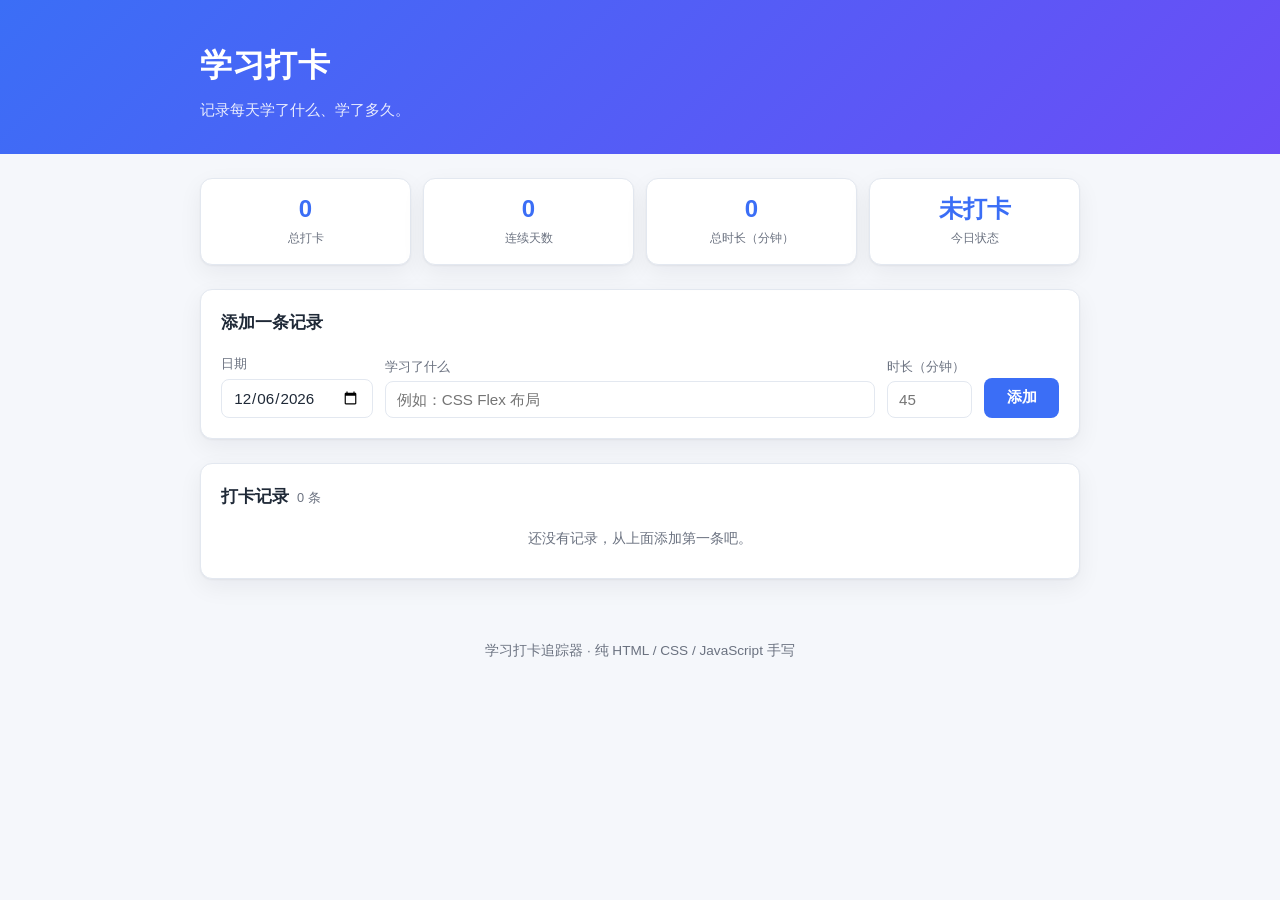
==== index.html @ b59ab291 "修正目录结构，重写为学习打卡追踪器 - 修复多套一层 study-tracker 文件夹的问题，文件上移一层 - index.html 重写为打卡器结构（统计区 + 表单 + 记录列表） - 新增 c" ====
<!DOCTYPE html>
<html lang="zh-CN">
<head>
  <meta charset="UTF-8">
  <meta name="viewport" content="width=device-width, initial-scale=1.0">
  <meta name="description" content="学习打卡追踪器 —— 记录每天的学习内容与时长">
  <title>学习打卡追踪器</title>
  <link rel="stylesheet" href="css/style.css">
</head>
<body>

  <!-- ============ 页头 ============ -->
  <header class="page-header">
    <div class="container">
      <h1>学习打卡</h1>
      <p class="subtitle">记录每天学了什么、学了多久。</p>
    </div>
  </header>

  <main class="container">

    <!-- ============ 统计区 ============ -->
    <section class="stats" aria-label="打卡统计">
      <div class="stat-card">
        <span class="stat-value" id="stat-total">0</span>
        <span class="stat-label">总打卡</span>
      </div>
      <div class="stat-card">
        <span class="stat-value" id="stat-streak">0</span>
        <span class="stat-label">连续天数</span>
      </div>
      <div class="stat-card">
        <span class="stat-value" id="stat-minutes">0</span>
        <span class="stat-label">总时长（分钟）</span>
      </div>
      <div class="stat-card">
        <span class="stat-value" id="stat-today">未打卡</span>
        <span class="stat-label">今日状态</span>
      </div>
    </section>

    <!-- ============ 添加表单 ============ -->
    <section class="panel">
      <h2 class="panel-title">添加一条记录</h2>

      <form id="record-form" class="record-form">
        <div class="field">
          <label for="input-date">日期</label>
          <input type="date" id="input-date" required>
        </div>

        <div class="field field-grow">
          <label for="input-content">学习了什么</label>
          <input type="text" id="input-content" placeholder="例如：CSS Flex 布局" required>
        </div>

        <div class="field">
          <label for="input-duration">时长（分钟）</label>
          <input type="number" id="input-duration" min="1" max="1440" placeholder="45" required>
        </div>

        <button type="submit" class="btn-primary">添加</button>
      </form>

      <p class="form-error" id="form-error" hidden></p>
    </section>

    <!-- ============ 记录列表 ============ -->
    <section class="panel">
      <h2 class="panel-title">
        打卡记录
        <span class="count" id="record-count">0 条</span>
      </h2>

      <ul class="record-list" id="record-list"></ul>
      <p class="empty-hint" id="empty-hint">还没有记录，从上面添加第一条吧。</p>
    </section>

  </main>

  <!-- ============ 页脚 ============ -->
  <footer class="page-footer">
    <div class="container">
      <p>学习打卡追踪器 · 纯 HTML / CSS / JavaScript 手写</p>
    </div>
  </footer>

  <script src="js/app.js"></script>
</body>
</html>
---- css/style.css ----
/* =========================================================
   学习打卡追踪器 —— 样式
   变量集中在 :root 里，想换配色只改这一段就行。
   ========================================================= */

/* ---------- 1. 设计变量 ---------- */
:root {
  --color-bg: #f5f7fb;
  --color-surface: #ffffff;
  --color-border: #e3e8f0;
  --color-text: #1f2937;
  --color-muted: #6b7280;
  --color-primary: #3b6ef6;
  --color-primary-dark: #2c57cf;
  --color-danger: #e5484d;
  --radius: 12px;
  --shadow: 0 1px 2px rgba(16, 24, 40, .05), 0 8px 24px rgba(16, 24, 40, .06);
}

/* ---------- 2. 基础 ---------- */
* {
  box-sizing: border-box;
}

body {
  margin: 0;
  font-family: -apple-system, BlinkMacSystemFont, "Segoe UI",
               "Microsoft YaHei", "PingFang SC", "Hiragino Sans GB", sans-serif;
  background: var(--color-bg);
  color: var(--color-text);
  line-height: 1.6;
}

.container {
  width: min(880px, 100% - 2rem);
  margin-inline: auto;
}

/* ---------- 3. 页头 ---------- */
.page-header {
  background: linear-gradient(135deg, #3b6ef6, #6b4df6);
  color: #ffffff;
  padding: 2.5rem 0 2rem;
}

.page-header h1 {
  margin: 0;
  font-size: 2rem;
  letter-spacing: .02em;
}

.page-header .subtitle {
  margin: .4rem 0 0;
  opacity: .88;
  font-size: .95rem;
}

/* ---------- 4. 统计卡片 ---------- */
.stats {
  display: grid;
  grid-template-columns: repeat(4, 1fr);
  gap: .75rem;
  margin: 1.5rem 0;
}

.stat-card {
  background: var(--color-surface);
  border: 1px solid var(--color-border);
  border-radius: var(--radius);
  padding: .9rem .5rem;
  text-align: center;
  box-shadow: var(--shadow);
}

.stat-value {
  display: block;
  font-size: 1.5rem;
  font-weight: 700;
  line-height: 1.3;
  color: var(--color-primary);
}

.stat-label {
  font-size: .78rem;
  color: var(--color-muted);
}

/* ---------- 5. 面板 ---------- */
.panel {
  background: var(--color-surface);
  border: 1px solid var(--color-border);
  border-radius: var(--radius);
  padding: 1.25rem;
  margin-bottom: 1.5rem;
  box-shadow: var(--shadow);
}

.panel-title {
  display: flex;
  align-items: baseline;
  gap: .5rem;
  margin: 0 0 1rem;
  font-size: 1.05rem;
}

.count {
  font-size: .8rem;
  font-weight: 400;
  color: var(--color-muted);
}

/* ---------- 6. 表单 ---------- */
.record-form {
  display: flex;
  flex-wrap: wrap;
  align-items: flex-end;
  gap: .75rem;
}

.field {
  display: flex;
  flex-direction: column;
  gap: .3rem;
}

.field-grow {
  flex: 1 1 200px;
}

.field label {
  font-size: .82rem;
  color: var(--color-muted);
}

.field input {
  padding: .55rem .7rem;
  border: 1px solid var(--color-border);
  border-radius: 8px;
  background: #ffffff;
  color: var(--color-text);
  font-size: .95rem;
  font-family: inherit;
  transition: border-color .15s, box-shadow .15s;
}

.field input:focus {
  outline: none;
  border-color: var(--color-primary);
  box-shadow: 0 0 0 3px rgba(59, 110, 246, .15);
}

.btn-primary {
  padding: .6rem 1.4rem;
  border: none;
  border-radius: 8px;
  background: var(--color-primary);
  color: #ffffff;
  font-size: .95rem;
  font-family: inherit;
  font-weight: 600;
  cursor: pointer;
  transition: background .15s, transform .1s;
}

.btn-primary:hover {
  background: var(--color-primary-dark);
}

.btn-primary:active {
  transform: translateY(1px);
}

.form-error {
  margin: .75rem 0 0;
  color: var(--color-danger);
  font-size: .85rem;
}

/* ---------- 7. 记录列表 ---------- */
.record-list {
  list-style: none;
  margin: 0;
  padding: 0;
}

.record-item {
  display: flex;
  justify-content: space-between;
  align-items: center;
  gap: 1rem;
  padding: .8rem .25rem;
  border-bottom: 1px solid var(--color-border);
}

.record-item:last-child {
  border-bottom: none;
}

.record-main {
  display: flex;
  flex-direction: column;
  gap: .15rem;
  min-width: 0;
}

.record-date {
  font-size: .78rem;
  color: var(--color-muted);
  font-variant-numeric: tabular-nums;
}

.record-content {
  font-size: .95rem;
  word-break: break-word;
}

.record-side {
  display: flex;
  align-items: center;
  gap: .75rem;
  flex-shrink: 0;
}

.record-duration {
  font-size: .85rem;
  font-weight: 600;
  color: var(--color-primary);
  white-space: nowrap;
}

.btn-delete {
  padding: .25rem .6rem;
  border: 1px solid var(--color-border);
  border-radius: 6px;
  background: transparent;
  color: var(--color-muted);
  font-size: .8rem;
  font-family: inherit;
  cursor: pointer;
  transition: border-color .15s, color .15s, background .15s;
}

.btn-delete:hover {
  border-color: var(--color-danger);
  color: var(--color-danger);
  background: rgba(229, 72, 77, .06);
}

.empty-hint {
  margin: .5rem 0;
  color: var(--color-muted);
  font-size: .9rem;
  text-align: center;
}

/* ---------- 8. 页脚 ---------- */
.page-footer {
  padding: 1.5rem 0 2.5rem;
  text-align: center;
  color: var(--color-muted);
  font-size: .85rem;
}

/* ---------- 9. 响应式 ---------- */
@media (max-width: 640px) {
  .page-header h1 {
    font-size: 1.6rem;
  }

  .stats {
    grid-template-columns: repeat(2, 1fr);
  }

  .record-form {
    flex-direction: column;
    align-items: stretch;
  }

  .btn-primary {
    width: 100%;
  }

  .record-item {
    flex-direction: column;
    align-items: flex-start;
    gap: .4rem;
  }

  .record-side {
    width: 100%;
    justify-content: space-between;
  }
}
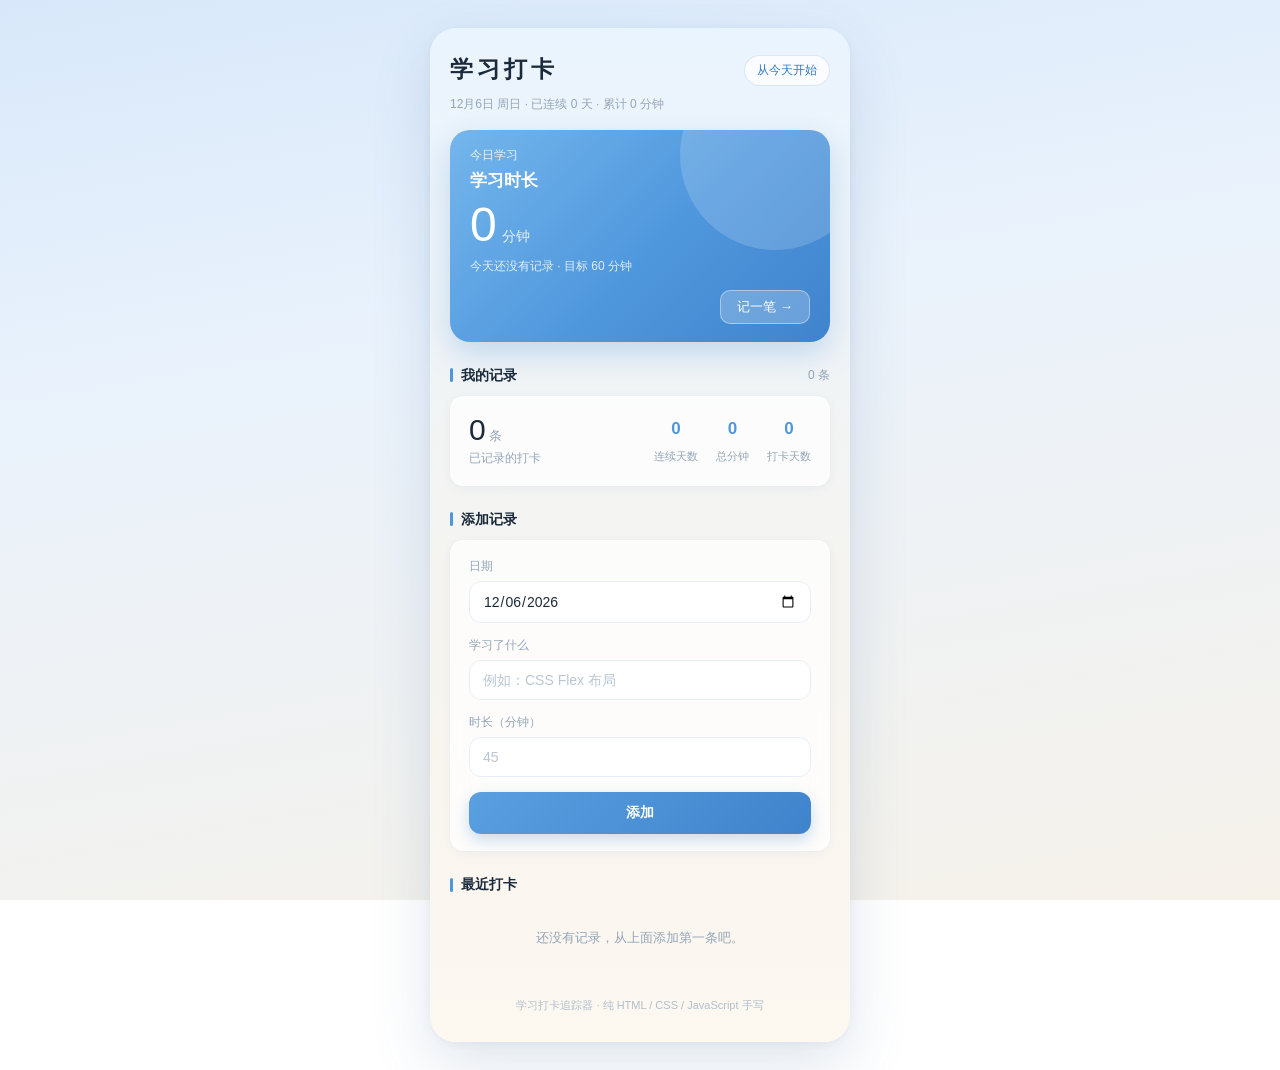
==== commit bb1b4d9e: "套用全新视觉：浅蓝渐变 + 毛玻璃卡片 + 超大细体数字 - 重构 index.html：新增今日学习大卡片、统计卡、胶囊标签、区块标题 - 重写 style.css：引入设计变量体系，手机屏式内容区" ====
--- a/index.html
+++ b/index.html
@@ -4,87 +4,99 @@
   <meta charset="UTF-8">
   <meta name="viewport" content="width=device-width, initial-scale=1.0">
   <meta name="description" content="学习打卡追踪器 —— 记录每天的学习内容与时长">
-  <title>学习打卡追踪器</title>
+  <title>学习打卡 · Study Tracker</title>
   <link rel="stylesheet" href="css/style.css">
 </head>
 <body>
 
-  <!-- ============ 页头 ============ -->
-  <header class="page-header">
-    <div class="container">
-      <h1>学习打卡</h1>
-      <p class="subtitle">记录每天学了什么、学了多久。</p>
+<div class="app">
+
+  <!-- ==================== 顶部 ==================== -->
+  <header class="app-header">
+    <div class="header-row">
+      <h1 class="app-title">学习打卡</h1>
+      <span class="pill" id="today-pill">从今天开始</span>
     </div>
+    <p class="app-meta" id="app-meta">—</p>
   </header>
 
-  <main class="container">
+  <!-- ==================== 今日卡片 ==================== -->
+  <section class="hero-card">
+    <p class="hero-label">今日学习</p>
+    <p class="hero-subject">学习时长</p>
+    <p class="hero-number">
+      <span id="stat-today-minutes">0</span><span class="hero-unit">分钟</span>
+    </p>
+    <p class="hero-note" id="hero-note">今天还没有记录</p>
+    <button type="button" class="hero-btn" id="jump-to-form">记一笔 →</button>
+  </section>
 
-    <!-- ============ 统计区 ============ -->
-    <section class="stats" aria-label="打卡统计">
-      <div class="stat-card">
-        <span class="stat-value" id="stat-total">0</span>
-        <span class="stat-label">总打卡</span>
+  <!-- ==================== 统计 ==================== -->
+  <section class="section">
+    <h2 class="section-title">我的记录<span class="section-extra" id="record-count">0 条</span></h2>
+
+    <div class="card stat-card">
+      <div class="stat-main">
+        <p class="stat-number"><span id="stat-total">0</span><span class="stat-unit">条</span></p>
+        <p class="stat-caption">已记录的打卡</p>
       </div>
-      <div class="stat-card">
-        <span class="stat-value" id="stat-streak">0</span>
-        <span class="stat-label">连续天数</span>
+
+      <div class="stat-grid">
+        <div class="stat-cell">
+          <b id="stat-streak">0</b>
+          <span>连续天数</span>
+        </div>
+        <div class="stat-cell">
+          <b id="stat-minutes">0</b>
+          <span>总分钟</span>
+        </div>
+        <div class="stat-cell">
+          <b id="stat-days">0</b>
+          <span>打卡天数</span>
+        </div>
       </div>
-      <div class="stat-card">
-        <span class="stat-value" id="stat-minutes">0</span>
-        <span class="stat-label">总时长（分钟）</span>
+    </div>
+  </section>
+
+  <!-- ==================== 添加记录 ==================== -->
+  <section class="section" id="form-section">
+    <h2 class="section-title">添加记录</h2>
+
+    <form class="card form-card" id="record-form">
+      <div class="field">
+        <label for="input-date">日期</label>
+        <input type="date" id="input-date" required>
       </div>
-      <div class="stat-card">
-        <span class="stat-value" id="stat-today">未打卡</span>
-        <span class="stat-label">今日状态</span>
+
+      <div class="field">
+        <label for="input-content">学习了什么</label>
+        <input type="text" id="input-content" placeholder="例如：CSS Flex 布局" required>
       </div>
-    </section>
 
-    <!-- ============ 添加表单 ============ -->
-    <section class="panel">
-      <h2 class="panel-title">添加一条记录</h2>
+      <div class="field">
+        <label for="input-duration">时长（分钟）</label>
+        <input type="number" id="input-duration" min="1" max="1440" placeholder="45" required>
+      </div>
 
-      <form id="record-form" class="record-form">
-        <div class="field">
-          <label for="input-date">日期</label>
-          <input type="date" id="input-date" required>
-        </div>
+      <button type="submit" class="btn-primary">添加</button>
+      <p class="form-error" id="form-error" hidden></p>
+    </form>
+  </section>
 
-        <div class="field field-grow">
-          <label for="input-content">学习了什么</label>
-          <input type="text" id="input-content" placeholder="例如：CSS Flex 布局" required>
-        </div>
+  <!-- ==================== 记录列表 ==================== -->
+  <section class="section">
+    <h2 class="section-title">最近打卡</h2>
 
-        <div class="field">
-          <label for="input-duration">时长（分钟）</label>
-          <input type="number" id="input-duration" min="1" max="1440" placeholder="45" required>
-        </div>
+    <ul class="record-list" id="record-list"></ul>
+    <p class="empty-hint" id="empty-hint">还没有记录，从上面添加第一条吧。</p>
+  </section>
 
-        <button type="submit" class="btn-primary">添加</button>
-      </form>
-
-      <p class="form-error" id="form-error" hidden></p>
-    </section>
-
-    <!-- ============ 记录列表 ============ -->
-    <section class="panel">
-      <h2 class="panel-title">
-        打卡记录
-        <span class="count" id="record-count">0 条</span>
-      </h2>
-
-      <ul class="record-list" id="record-list"></ul>
-      <p class="empty-hint" id="empty-hint">还没有记录，从上面添加第一条吧。</p>
-    </section>
-
-  </main>
-
-  <!-- ============ 页脚 ============ -->
-  <footer class="page-footer">
-    <div class="container">
-      <p>学习打卡追踪器 · 纯 HTML / CSS / JavaScript 手写</p>
-    </div>
+  <footer class="app-footer">
+    <p>学习打卡追踪器 · 纯 HTML / CSS / JavaScript 手写</p>
   </footer>
 
-  <script src="js/app.js"></script>
+</div>
+
+<script src="js/app.js"></script>
 </body>
 </html>
--- a/css/style.css
+++ b/css/style.css
@@ -1,20 +1,39 @@
 /* =========================================================
    学习打卡追踪器 —— 样式
-   变量集中在 :root 里，想换配色只改这一段就行。
+   视觉参考：天象收集者（浅蓝渐变 / 半透明卡片 / 超大细体数字）
+   所有颜色和圆角都收在 :root 里，想换配色只改这一段。
    ========================================================= */
 
 /* ---------- 1. 设计变量 ---------- */
 :root {
-  --color-bg: #f5f7fb;
-  --color-surface: #ffffff;
-  --color-border: #e3e8f0;
-  --color-text: #1f2937;
-  --color-muted: #6b7280;
-  --color-primary: #3b6ef6;
-  --color-primary-dark: #2c57cf;
-  --color-danger: #e5484d;
-  --radius: 12px;
-  --shadow: 0 1px 2px rgba(16, 24, 40, .05), 0 8px 24px rgba(16, 24, 40, .06);
+  /* 颜色 */
+  --accent:        #4f97dd;   /* 主色：天蓝 */
+  --accent-deep:   #2f7ac4;
+  --accent-soft:   #77b6ea;
+  --ink:           #1b2a3a;   /* 主文字：深藏青 */
+  --ink-2:         #4a5f75;
+  --muted:         #93a5b8;   /* 次要文字 */
+  --line:          #e6eef7;
+  --danger:        #e5484d;
+
+  /* 玻璃卡片 */
+  --glass:         rgba(255, 255, 255, .72);
+  --glass-border:  rgba(255, 255, 255, .9);
+
+  /* 圆角 */
+  --r-lg: 20px;
+  --r-md: 14px;
+  --r-sm: 10px;
+
+  /* 阴影 */
+  --shadow-card: 0 2px 10px rgba(80, 120, 170, .07);
+  --shadow-hero: 0 12px 30px rgba(74, 144, 217, .28);
+
+  /* 字体 */
+  --font-sans: -apple-system, BlinkMacSystemFont, "Segoe UI",
+               "Microsoft YaHei", "PingFang SC", "Hiragino Sans GB", sans-serif;
+  --font-serif: "Songti SC", "Noto Serif SC", "Source Han Serif SC",
+                "SimSun", Georgia, serif;
 }
 
 /* ---------- 2. 基础 ---------- */
@@ -24,270 +43,438 @@
 
 body {
   margin: 0;
-  font-family: -apple-system, BlinkMacSystemFont, "Segoe UI",
-               "Microsoft YaHei", "PingFang SC", "Hiragino Sans GB", sans-serif;
-  background: var(--color-bg);
-  color: var(--color-text);
+  min-height: 100vh;
+  padding: 28px 16px;
+
+  display: flex;
+  justify-content: center;
+  align-items: flex-start;
+
+  font-family: var(--font-sans);
+  color: var(--ink);
   line-height: 1.6;
-}
-
-.container {
-  width: min(880px, 100% - 2rem);
-  margin-inline: auto;
-}
-
-/* ---------- 3. 页头 ---------- */
-.page-header {
-  background: linear-gradient(135deg, #3b6ef6, #6b4df6);
+
+  /* 页面底：浅蓝 → 暖米白 */
+  background: linear-gradient(170deg, #d8e8fa 0%, #e9f2fc 35%, #f6f2ea 100%);
+  background-attachment: fixed;
+}
+
+/* 内容区：模仿参考图里的手机屏 */
+.app {
+  width: 100%;
+  max-width: 420px;
+  padding: 24px 20px 28px;
+
+  background: linear-gradient(180deg, #eaf4fe 0%, #f6f4ef 60%, #fdf8f0 100%);
+  border-radius: 26px;
+  box-shadow: 0 24px 60px rgba(60, 100, 150, .16),
+              0 2px 8px rgba(60, 100, 150, .06);
+}
+
+/* ---------- 3. 顶部 ---------- */
+.app-header {
+  margin-bottom: 2px;
+}
+
+.header-row {
+  display: flex;
+  align-items: center;
+  justify-content: space-between;
+  gap: 12px;
+}
+
+.app-title {
+  margin: 0;
+  font-family: var(--font-serif);
+  font-size: 23px;
+  font-weight: 700;
+  letter-spacing: 4px;
+  color: var(--ink);
+}
+
+/* 胶囊标签（参考图里的「北京」） */
+.pill {
+  flex-shrink: 0;
+  padding: 5px 12px;
+  border: 1px solid rgba(79, 151, 221, .2);
+  border-radius: 999px;
+  background: rgba(255, 255, 255, .75);
+  color: var(--accent-deep);
+  font-size: 12px;
+  white-space: nowrap;
+}
+
+.app-meta {
+  margin: 6px 0 0;
+  font-size: 12px;
+  color: var(--muted);
+  font-variant-numeric: tabular-nums;
+}
+
+/* ---------- 4. 今日卡片 ---------- */
+.hero-card {
+  position: relative;
+  overflow: hidden;
+  margin-top: 16px;
+  padding: 16px 20px 18px;
+
+  border-radius: var(--r-lg);
+  background: linear-gradient(135deg, #74b6ec 0%, #4f97dd 55%, #3f83cc 100%);
+  box-shadow: var(--shadow-hero);
   color: #ffffff;
-  padding: 2.5rem 0 2rem;
-}
-
-.page-header h1 {
-  margin: 0;
-  font-size: 2rem;
-  letter-spacing: .02em;
-}
-
-.page-header .subtitle {
-  margin: .4rem 0 0;
-  opacity: .88;
-  font-size: .95rem;
-}
-
-/* ---------- 4. 统计卡片 ---------- */
-.stats {
-  display: grid;
-  grid-template-columns: repeat(4, 1fr);
-  gap: .75rem;
-  margin: 1.5rem 0;
-}
-
+}
+
+/* 右上角那团柔光 */
+.hero-card::after {
+  content: "";
+  position: absolute;
+  top: -70px;
+  right: -40px;
+  width: 190px;
+  height: 190px;
+  border-radius: 50%;
+  background: rgba(255, 255, 255, .16);
+  pointer-events: none;
+}
+
+/* 让文字压在柔光上面 */
+.hero-card > * {
+  position: relative;
+  z-index: 1;
+}
+
+.hero-label {
+  margin: 0;
+  font-size: 12px;
+  opacity: .85;
+}
+
+.hero-subject {
+  margin: 2px 0 0;
+  font-size: 17px;
+  font-weight: 600;
+}
+
+/* 超大细体数字 —— 整个设计的视觉重心 */
+.hero-number {
+  margin: 6px 0 0;
+  font-size: 48px;
+  font-weight: 300;
+  line-height: 1.05;
+  letter-spacing: -1px;
+  font-variant-numeric: tabular-nums;
+}
+
+.hero-unit {
+  margin-left: 6px;
+  font-size: 14px;
+  font-weight: 400;
+  opacity: .85;
+  letter-spacing: 0;
+}
+
+.hero-note {
+  margin: 6px 0 0;
+  font-size: 12px;
+  opacity: .82;
+}
+
+.hero-btn {
+  display: block;
+  margin: 14px 0 0 auto;
+  padding: 7px 16px;
+
+  border: 1px solid rgba(255, 255, 255, .4);
+  border-radius: var(--r-sm);
+  background: rgba(255, 255, 255, .22);
+  color: #ffffff;
+  font-family: inherit;
+  font-size: 13px;
+  cursor: pointer;
+  transition: background .18s;
+}
+
+.hero-btn:hover {
+  background: rgba(255, 255, 255, .32);
+}
+
+/* ---------- 5. 区块标题（左侧蓝色小竖条 ▎） ---------- */
+.section {
+  margin-top: 22px;
+}
+
+.section-title {
+  display: flex;
+  align-items: center;
+  gap: 8px;
+  margin: 0 0 10px;
+  font-size: 14px;
+  font-weight: 600;
+  color: var(--ink);
+}
+
+.section-title::before {
+  content: "";
+  width: 3px;
+  height: 14px;
+  border-radius: 2px;
+  background: var(--accent);
+}
+
+.section-extra {
+  margin-left: auto;
+  font-size: 12px;
+  font-weight: 400;
+  color: var(--muted);
+}
+
+/* ---------- 6. 玻璃卡片 ---------- */
+.card {
+  border: 1px solid var(--glass-border);
+  border-radius: var(--r-md);
+  background: var(--glass);
+  box-shadow: var(--shadow-card);
+  backdrop-filter: blur(8px);
+  -webkit-backdrop-filter: blur(8px);
+}
+
+/* ---------- 7. 统计卡（参考图的「我的收集」） ---------- */
 .stat-card {
-  background: var(--color-surface);
-  border: 1px solid var(--color-border);
-  border-radius: var(--radius);
-  padding: .9rem .5rem;
+  display: flex;
+  align-items: center;
+  justify-content: space-between;
+  gap: 16px;
+  padding: 16px 18px;
+}
+
+.stat-main {
+  min-width: 0;
+}
+
+.stat-number {
+  margin: 0;
+  font-size: 30px;
+  font-weight: 300;
+  line-height: 1.1;
+  color: var(--ink);
+  font-variant-numeric: tabular-nums;
+}
+
+.stat-unit {
+  margin-left: 3px;
+  font-size: 13px;
+  color: var(--muted);
+}
+
+.stat-caption {
+  margin: 3px 0 0;
+  font-size: 12px;
+  color: var(--muted);
+}
+
+.stat-grid {
+  display: flex;
+  gap: 18px;
+}
+
+.stat-cell {
   text-align: center;
-  box-shadow: var(--shadow);
-}
-
-.stat-value {
+}
+
+.stat-cell b {
   display: block;
-  font-size: 1.5rem;
-  font-weight: 700;
-  line-height: 1.3;
-  color: var(--color-primary);
-}
-
-.stat-label {
-  font-size: .78rem;
-  color: var(--color-muted);
-}
-
-/* ---------- 5. 面板 ---------- */
-.panel {
-  background: var(--color-surface);
-  border: 1px solid var(--color-border);
-  border-radius: var(--radius);
-  padding: 1.25rem;
-  margin-bottom: 1.5rem;
-  box-shadow: var(--shadow);
-}
-
-.panel-title {
-  display: flex;
-  align-items: baseline;
-  gap: .5rem;
-  margin: 0 0 1rem;
-  font-size: 1.05rem;
-}
-
-.count {
-  font-size: .8rem;
-  font-weight: 400;
-  color: var(--color-muted);
-}
-
-/* ---------- 6. 表单 ---------- */
-.record-form {
-  display: flex;
-  flex-wrap: wrap;
-  align-items: flex-end;
-  gap: .75rem;
-}
-
-.field {
+  font-size: 17px;
+  font-weight: 600;
+  color: var(--accent);
+  font-variant-numeric: tabular-nums;
+}
+
+.stat-cell span {
+  font-size: 11px;
+  color: var(--muted);
+}
+
+/* ---------- 8. 表单 ---------- */
+.form-card {
   display: flex;
   flex-direction: column;
-  gap: .3rem;
-}
-
-.field-grow {
-  flex: 1 1 200px;
+  gap: 13px;
+  padding: 16px 18px;
 }
 
 .field label {
-  font-size: .82rem;
-  color: var(--color-muted);
+  display: block;
+  margin-bottom: 5px;
+  font-size: 12px;
+  color: var(--muted);
 }
 
 .field input {
-  padding: .55rem .7rem;
-  border: 1px solid var(--color-border);
-  border-radius: 8px;
-  background: #ffffff;
-  color: var(--color-text);
-  font-size: .95rem;
+  width: 100%;
+  padding: 11px 13px;
+
+  border: 1px solid var(--line);
+  border-radius: 12px;
+  background: rgba(255, 255, 255, .85);
+  color: var(--ink);
   font-family: inherit;
-  transition: border-color .15s, box-shadow .15s;
+  font-size: 14px;
+  transition: border-color .18s, box-shadow .18s;
+}
+
+.field input::placeholder {
+  color: #b9c6d4;
 }
 
 .field input:focus {
   outline: none;
-  border-color: var(--color-primary);
-  box-shadow: 0 0 0 3px rgba(59, 110, 246, .15);
+  border-color: var(--accent);
+  box-shadow: 0 0 0 3px rgba(79, 151, 221, .14);
 }
 
 .btn-primary {
-  padding: .6rem 1.4rem;
+  width: 100%;
+  margin-top: 2px;
+  padding: 12px;
+
+  border: none;
+  border-radius: 12px;
+  background: linear-gradient(135deg, #5a9fe0, #3f83cc);
+  color: #ffffff;
+  font-family: inherit;
+  font-size: 14px;
+  font-weight: 600;
+  cursor: pointer;
+  box-shadow: 0 6px 16px rgba(63, 131, 204, .28);
+  transition: box-shadow .18s, transform .12s;
+}
+
+.btn-primary:hover {
+  box-shadow: 0 8px 20px rgba(63, 131, 204, .36);
+}
+
+.btn-primary:active {
+  transform: translateY(1px);
+}
+
+.form-error {
+  margin: 0;
+  color: var(--danger);
+  font-size: 12px;
+}
+
+/* ---------- 9. 记录列表（参考图的「其他天象」列表） ---------- */
+.record-list {
+  display: flex;
+  flex-direction: column;
+  gap: 8px;
+  margin: 0;
+  padding: 0;
+  list-style: none;
+}
+
+.record-item {
+  display: flex;
+  align-items: center;
+  gap: 12px;
+  padding: 12px 14px;
+
+  border: 1px solid var(--glass-border);
+  border-radius: var(--r-md);
+  background: var(--glass);
+  box-shadow: var(--shadow-card);
+  backdrop-filter: blur(8px);
+  -webkit-backdrop-filter: blur(8px);
+}
+
+.record-main {
+  flex: 1;
+  min-width: 0;
+}
+
+.record-content {
+  display: block;
+  font-size: 14px;
+  font-weight: 500;
+  color: var(--ink);
+  word-break: break-word;
+}
+
+.record-date {
+  display: block;
+  margin-top: 2px;
+  font-size: 12px;
+  color: var(--muted);
+  font-variant-numeric: tabular-nums;
+}
+
+/* 右侧的蓝色数字（参考图里的 38% / 22%） */
+.record-duration {
+  flex-shrink: 0;
+  color: var(--accent);
+  font-size: 18px;
+  font-weight: 600;
+  font-variant-numeric: tabular-nums;
+}
+
+.record-duration i {
+  margin-left: 2px;
+  font-size: 11px;
+  font-style: normal;
+  font-weight: 400;
+}
+
+.btn-delete {
+  flex-shrink: 0;
+  width: 26px;
+  height: 26px;
+  padding: 0;
+
   border: none;
   border-radius: 8px;
-  background: var(--color-primary);
-  color: #ffffff;
-  font-size: .95rem;
-  font-family: inherit;
-  font-weight: 600;
+  background: transparent;
+  color: #c2cfdd;
+  font-size: 17px;
+  line-height: 1;
   cursor: pointer;
-  transition: background .15s, transform .1s;
-}
-
-.btn-primary:hover {
-  background: var(--color-primary-dark);
-}
-
-.btn-primary:active {
-  transform: translateY(1px);
-}
-
-.form-error {
-  margin: .75rem 0 0;
-  color: var(--color-danger);
-  font-size: .85rem;
-}
-
-/* ---------- 7. 记录列表 ---------- */
-.record-list {
-  list-style: none;
-  margin: 0;
-  padding: 0;
-}
-
-.record-item {
-  display: flex;
-  justify-content: space-between;
-  align-items: center;
-  gap: 1rem;
-  padding: .8rem .25rem;
-  border-bottom: 1px solid var(--color-border);
-}
-
-.record-item:last-child {
-  border-bottom: none;
-}
-
-.record-main {
-  display: flex;
-  flex-direction: column;
-  gap: .15rem;
-  min-width: 0;
-}
-
-.record-date {
-  font-size: .78rem;
-  color: var(--color-muted);
-  font-variant-numeric: tabular-nums;
-}
-
-.record-content {
-  font-size: .95rem;
-  word-break: break-word;
-}
-
-.record-side {
-  display: flex;
-  align-items: center;
-  gap: .75rem;
-  flex-shrink: 0;
-}
-
-.record-duration {
-  font-size: .85rem;
-  font-weight: 600;
-  color: var(--color-primary);
-  white-space: nowrap;
-}
-
-.btn-delete {
-  padding: .25rem .6rem;
-  border: 1px solid var(--color-border);
-  border-radius: 6px;
-  background: transparent;
-  color: var(--color-muted);
-  font-size: .8rem;
-  font-family: inherit;
-  cursor: pointer;
-  transition: border-color .15s, color .15s, background .15s;
+  transition: color .15s, background .15s;
 }
 
 .btn-delete:hover {
-  border-color: var(--color-danger);
-  color: var(--color-danger);
-  background: rgba(229, 72, 77, .06);
+  color: var(--danger);
+  background: rgba(229, 72, 77, .08);
 }
 
 .empty-hint {
-  margin: .5rem 0;
-  color: var(--color-muted);
-  font-size: .9rem;
+  margin: 0;
+  padding: 22px 0;
+  color: var(--muted);
+  font-size: 13px;
   text-align: center;
 }
 
-/* ---------- 8. 页脚 ---------- */
-.page-footer {
-  padding: 1.5rem 0 2.5rem;
+/* ---------- 10. 页脚 ---------- */
+.app-footer {
+  margin-top: 26px;
   text-align: center;
-  color: var(--color-muted);
-  font-size: .85rem;
-}
-
-/* ---------- 9. 响应式 ---------- */
-@media (max-width: 640px) {
-  .page-header h1 {
-    font-size: 1.6rem;
+}
+
+.app-footer p {
+  margin: 0;
+  color: #b0bfcd;
+  font-size: 11px;
+}
+
+/* ---------- 11. 小屏：去掉手机外框，铺满整屏 ---------- */
+@media (max-width: 480px) {
+  body {
+    padding: 0;
   }
 
-  .stats {
-    grid-template-columns: repeat(2, 1fr);
+  .app {
+    max-width: none;
+    min-height: 100vh;
+    border-radius: 0;
+    box-shadow: none;
   }
-
-  .record-form {
-    flex-direction: column;
-    align-items: stretch;
-  }
-
-  .btn-primary {
-    width: 100%;
-  }
-
-  .record-item {
-    flex-direction: column;
-    align-items: flex-start;
-    gap: .4rem;
-  }
-
-  .record-side {
-    width: 100%;
-    justify-content: space-between;
-  }
-}
+}
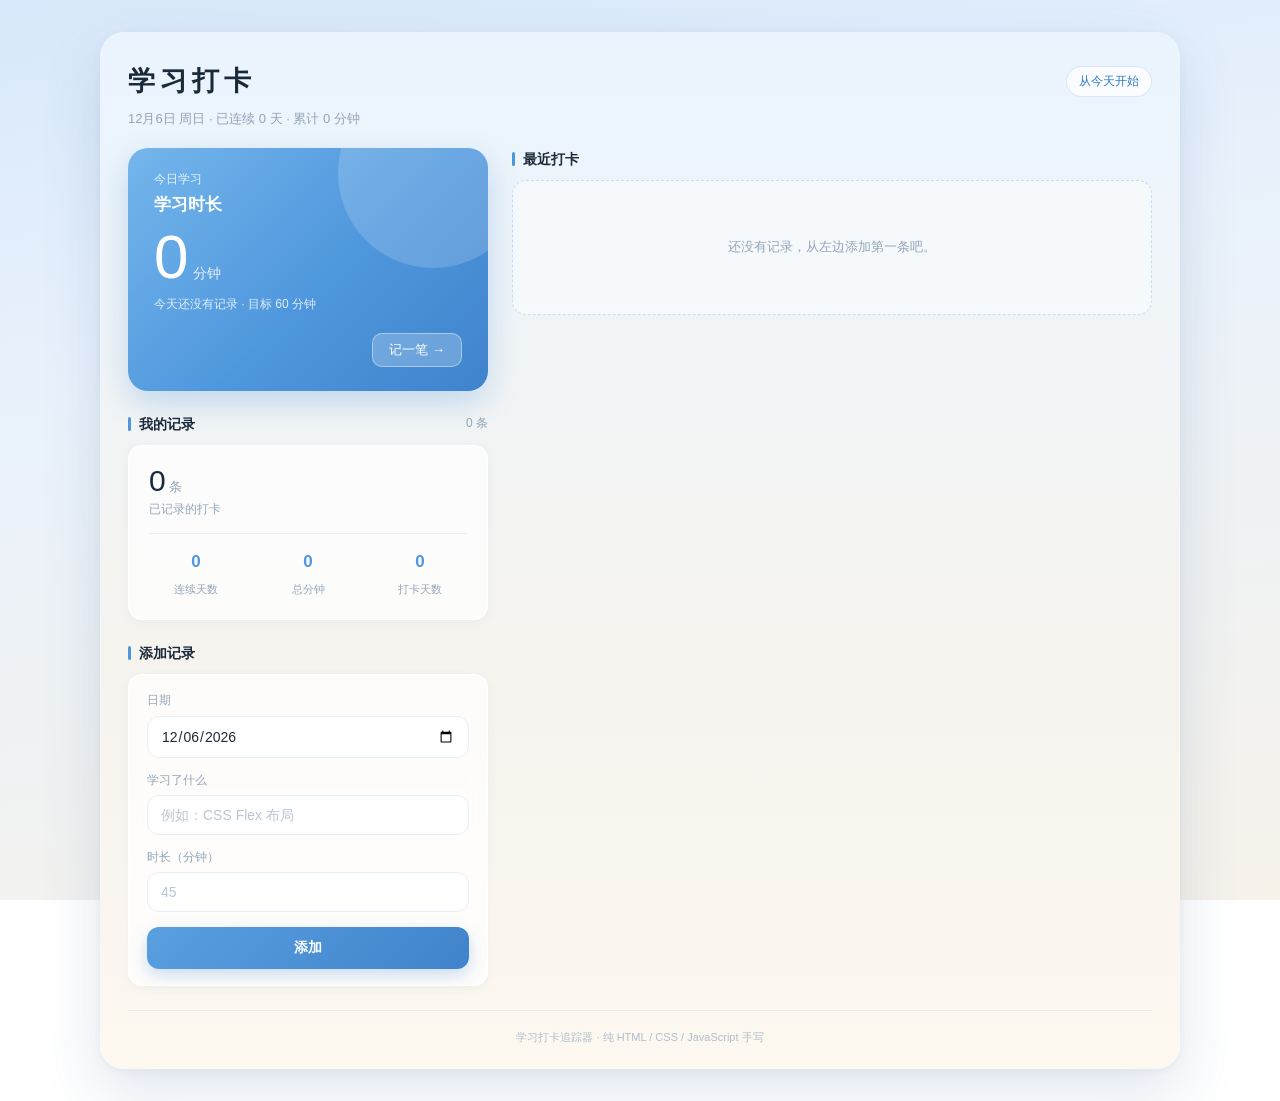
==== commit 6b6de8ba: "桌面端改为左右分栏布局，补充双端截图" ====
--- a/index.html
+++ b/index.html
@@ -20,76 +20,97 @@
     <p class="app-meta" id="app-meta">—</p>
   </header>
 
-  <!-- ==================== 今日卡片 ==================== -->
-  <section class="hero-card">
-    <p class="hero-label">今日学习</p>
-    <p class="hero-subject">学习时长</p>
-    <p class="hero-number">
-      <span id="stat-today-minutes">0</span><span class="hero-unit">分钟</span>
-    </p>
-    <p class="hero-note" id="hero-note">今天还没有记录</p>
-    <button type="button" class="hero-btn" id="jump-to-form">记一笔 →</button>
-  </section>
+  <!-- ==================== 主体 ====================
+       手机 / 平板：.app-body 是普通块，两栏上下堆叠
+       桌面（≥800px）：.app-body 变成两栏栅格
+         · 左栏 = 输入侧（今日概览 / 统计 / 表单）
+         · 右栏 = 输出侧（打卡列表）
+       两个 col 容器本身没有样式，只是分栏用的钩子。
+       ============================================ -->
+  <div class="app-body">
 
-  <!-- ==================== 统计 ==================== -->
-  <section class="section">
-    <h2 class="section-title">我的记录<span class="section-extra" id="record-count">0 条</span></h2>
+    <!-- ---------- 左栏 ---------- -->
+    <div class="col-left">
 
-    <div class="card stat-card">
-      <div class="stat-main">
-        <p class="stat-number"><span id="stat-total">0</span><span class="stat-unit">条</span></p>
-        <p class="stat-caption">已记录的打卡</p>
-      </div>
+      <!-- 今日卡片 -->
+      <section class="hero-card">
+        <p class="hero-label">今日学习</p>
+        <p class="hero-subject">学习时长</p>
+        <p class="hero-number">
+          <span id="stat-today-minutes">0</span><span class="hero-unit">分钟</span>
+        </p>
+        <p class="hero-note" id="hero-note">今天还没有记录</p>
+        <button type="button" class="hero-btn" id="jump-to-form">记一笔 →</button>
+      </section>
 
-      <div class="stat-grid">
-        <div class="stat-cell">
-          <b id="stat-streak">0</b>
-          <span>连续天数</span>
+      <!-- 统计 -->
+      <section class="section">
+        <h2 class="section-title">我的记录<span class="section-extra" id="record-count">0 条</span></h2>
+
+        <div class="card stat-card">
+          <div class="stat-main">
+            <p class="stat-number"><span id="stat-total">0</span><span class="stat-unit">条</span></p>
+            <p class="stat-caption">已记录的打卡</p>
+          </div>
+
+          <div class="stat-grid">
+            <div class="stat-cell">
+              <b id="stat-streak">0</b>
+              <span>连续天数</span>
+            </div>
+            <div class="stat-cell">
+              <b id="stat-minutes">0</b>
+              <span>总分钟</span>
+            </div>
+            <div class="stat-cell">
+              <b id="stat-days">0</b>
+              <span>打卡天数</span>
+            </div>
+          </div>
         </div>
-        <div class="stat-cell">
-          <b id="stat-minutes">0</b>
-          <span>总分钟</span>
-        </div>
-        <div class="stat-cell">
-          <b id="stat-days">0</b>
-          <span>打卡天数</span>
-        </div>
-      </div>
+      </section>
+
+      <!-- 添加记录 -->
+      <section class="section" id="form-section">
+        <h2 class="section-title">添加记录</h2>
+
+        <form class="card form-card" id="record-form">
+          <div class="field">
+            <label for="input-date">日期</label>
+            <input type="date" id="input-date" required>
+          </div>
+
+          <div class="field">
+            <label for="input-content">学习了什么</label>
+            <input type="text" id="input-content" placeholder="例如：CSS Flex 布局" required>
+          </div>
+
+          <div class="field">
+            <label for="input-duration">时长（分钟）</label>
+            <input type="number" id="input-duration" min="1" max="1440" placeholder="45" required>
+          </div>
+
+          <button type="submit" class="btn-primary">添加</button>
+          <p class="form-error" id="form-error" hidden></p>
+        </form>
+      </section>
+
     </div>
-  </section>
 
-  <!-- ==================== 添加记录 ==================== -->
-  <section class="section" id="form-section">
-    <h2 class="section-title">添加记录</h2>
+    <!-- ---------- 右栏 ---------- -->
+    <div class="col-right">
 
-    <form class="card form-card" id="record-form">
-      <div class="field">
-        <label for="input-date">日期</label>
-        <input type="date" id="input-date" required>
-      </div>
+      <!-- 记录列表 -->
+      <section class="section">
+        <h2 class="section-title">最近打卡</h2>
 
-      <div class="field">
-        <label for="input-content">学习了什么</label>
-        <input type="text" id="input-content" placeholder="例如：CSS Flex 布局" required>
-      </div>
+        <ul class="record-list" id="record-list"></ul>
+        <p class="empty-hint" id="empty-hint">还没有记录，从左边添加第一条吧。</p>
+      </section>
 
-      <div class="field">
-        <label for="input-duration">时长（分钟）</label>
-        <input type="number" id="input-duration" min="1" max="1440" placeholder="45" required>
-      </div>
+    </div>
 
-      <button type="submit" class="btn-primary">添加</button>
-      <p class="form-error" id="form-error" hidden></p>
-    </form>
-  </section>
-
-  <!-- ==================== 记录列表 ==================== -->
-  <section class="section">
-    <h2 class="section-title">最近打卡</h2>
-
-    <ul class="record-list" id="record-list"></ul>
-    <p class="empty-hint" id="empty-hint">还没有记录，从上面添加第一条吧。</p>
-  </section>
+  </div>
 
   <footer class="app-footer">
     <p>学习打卡追踪器 · 纯 HTML / CSS / JavaScript 手写</p>
--- a/css/style.css
+++ b/css/style.css
@@ -465,7 +465,15 @@
   font-size: 11px;
 }
 
-/* ---------- 11. 小屏：去掉手机外框，铺满整屏 ---------- */
+/* =========================================================
+   11. 响应式
+   从小到大一共三档：
+     · ≤480px    手机：去掉外框，铺满整屏
+     · 481~799px 平板 / 小窗：居中一块窄卡片
+     · ≥800px    桌面：左右分栏（左输入 / 右输出）
+   ========================================================= */
+
+/* ---------- 11.1 手机 ---------- */
 @media (max-width: 480px) {
   body {
     padding: 0;
@@ -478,3 +486,118 @@
     box-shadow: none;
   }
 }
+
+/* ---------- 11.2 桌面：左右分栏 ----------
+   .col-left / .col-right 在手机上只是普通块，
+   所以下面这些规则全部锁在 min-width 里，小屏丝毫不变。 */
+@media (min-width: 800px) {
+
+  body {
+    padding: 32px 24px;
+  }
+
+  /* 不再是手机屏，而是一块桌面画布 */
+  .app {
+    max-width: 1080px;
+    padding: 28px 28px 22px;
+    border-radius: 24px;
+  }
+
+  .app-title {
+    font-size: 27px;
+    letter-spacing: 5px;
+  }
+
+  .app-meta {
+    font-size: 13px;
+  }
+
+  /* 核心：两栏栅格。
+     左栏用 minmax 而不是固定宽度 —— 窗口窄的时候它自己收到 280px，
+     把空间让给右边的列表；窗口宽了再长到 360px。 */
+  .app-body {
+    display: grid;
+    grid-template-columns: minmax(280px, 360px) 1fr;
+    gap: 24px;
+    align-items: start;
+    margin-top: 18px;
+  }
+
+  /* 每一栏的第一个元素不用再自己顶开一段距离，
+     间距交给上面的 gap */
+  .col-left > :first-child,
+  .col-right > :first-child {
+    margin-top: 0;
+  }
+
+  .col-left {
+    display: flex;
+    flex-direction: column;
+  }
+
+  /* 栅格子项默认 min-width:auto，长内容会撑破，
+     这里允许它收缩 */
+  .col-right {
+    min-width: 0;
+  }
+
+  /* ---- 左栏 ---- */
+
+  .hero-card {
+    padding: 22px 26px 24px;
+  }
+
+  .hero-number {
+    font-size: 62px;
+  }
+
+  .hero-btn {
+    margin-top: 18px;
+  }
+
+  /* 窄栏里「大数字 + 三个小指标」横排会挤，
+     改成上下两段，中间加一条分隔线 */
+  .stat-card {
+    flex-direction: column;
+    align-items: stretch;
+    gap: 14px;
+    padding: 18px 20px;
+  }
+
+  .stat-grid {
+    justify-content: space-between;
+    padding-top: 14px;
+    border-top: 1px solid var(--line);
+  }
+
+  .stat-cell {
+    flex: 1;
+  }
+
+  /* ---- 右栏 ---- */
+
+  .record-item {
+    padding: 14px 18px;
+    transition: border-color .18s, transform .18s, box-shadow .18s;
+  }
+
+  .record-item:hover {
+    border-color: rgba(79, 151, 221, .35);
+    transform: translateX(2px);
+    box-shadow: 0 4px 14px rgba(80, 120, 170, .12);
+  }
+
+  /* 右侧一大片空白时，空状态给个虚线框撑住版面 */
+  .empty-hint {
+    padding: 56px 20px;
+    border: 1px dashed rgba(79, 151, 221, .28);
+    border-radius: var(--r-md);
+    background: rgba(255, 255, 255, .45);
+  }
+
+  .app-footer {
+    margin-top: 24px;
+    padding-top: 18px;
+    border-top: 1px solid rgba(80, 120, 170, .1);
+  }
+}
